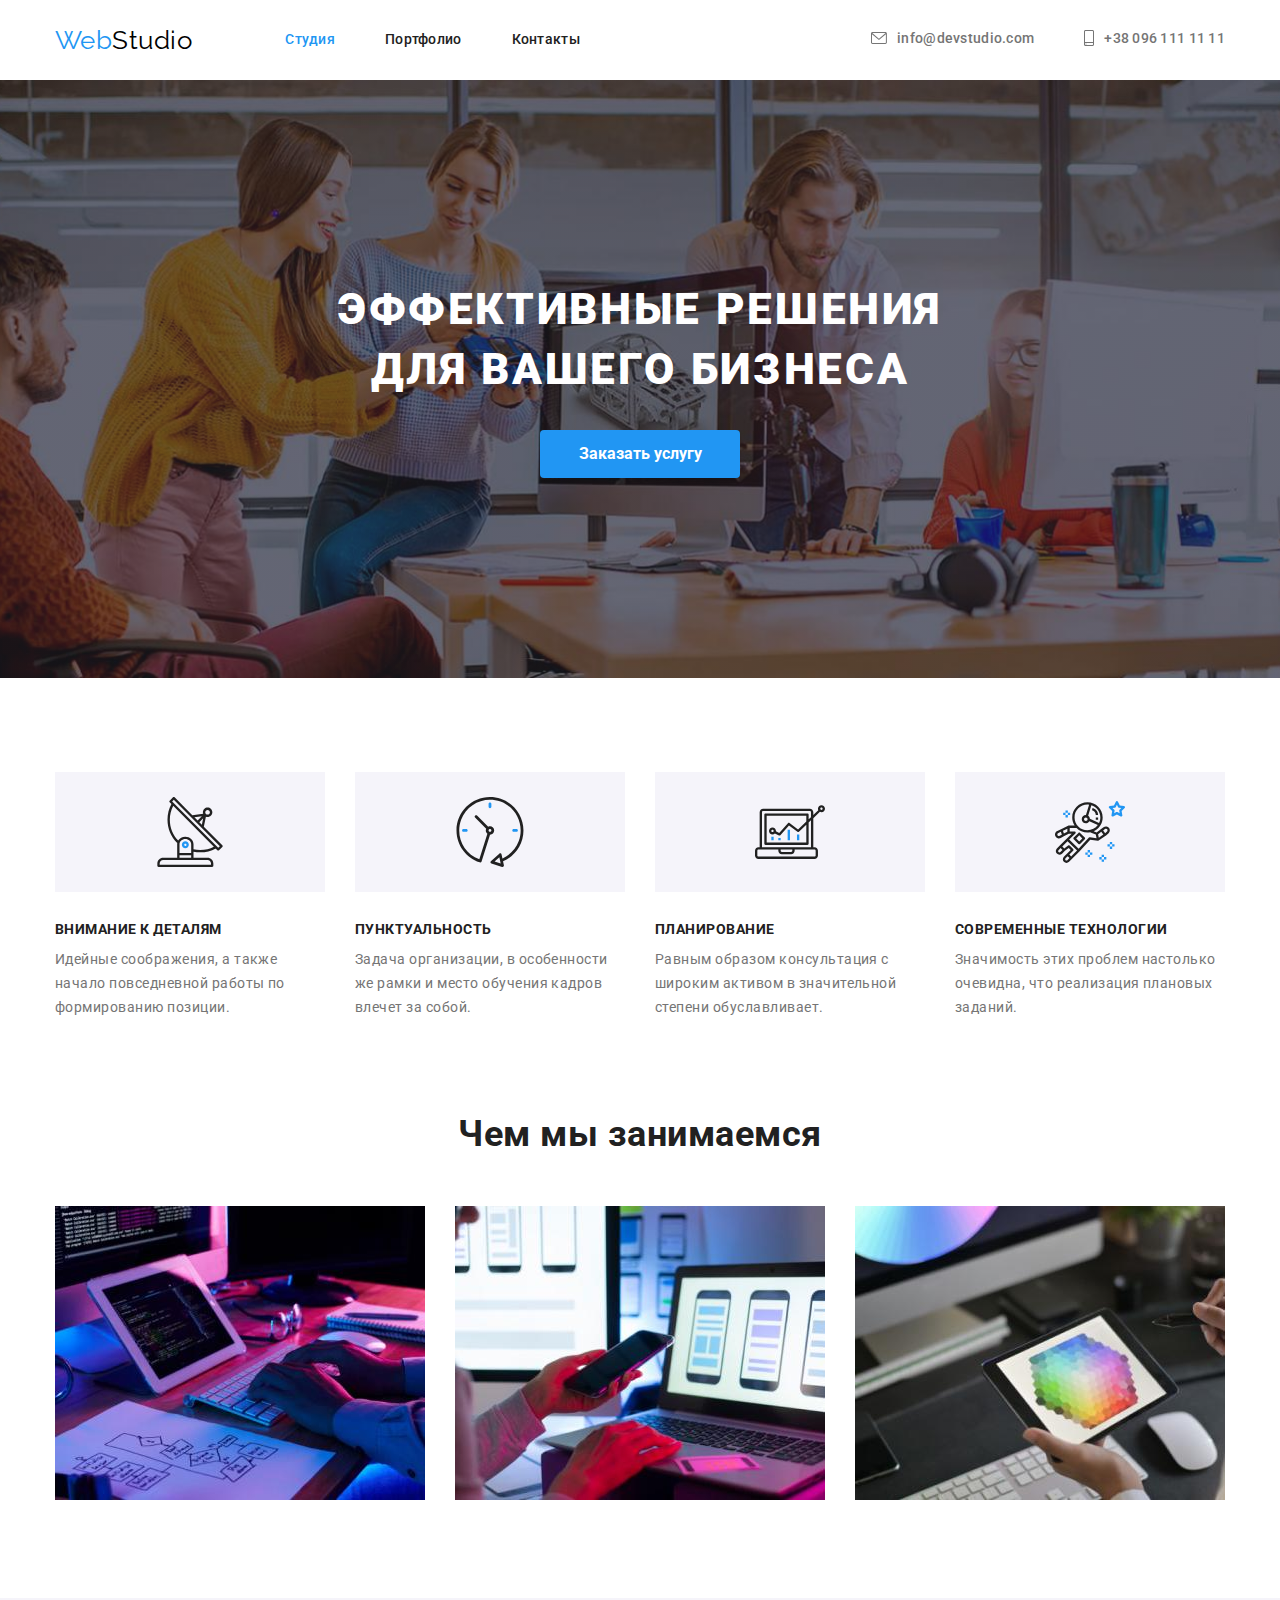
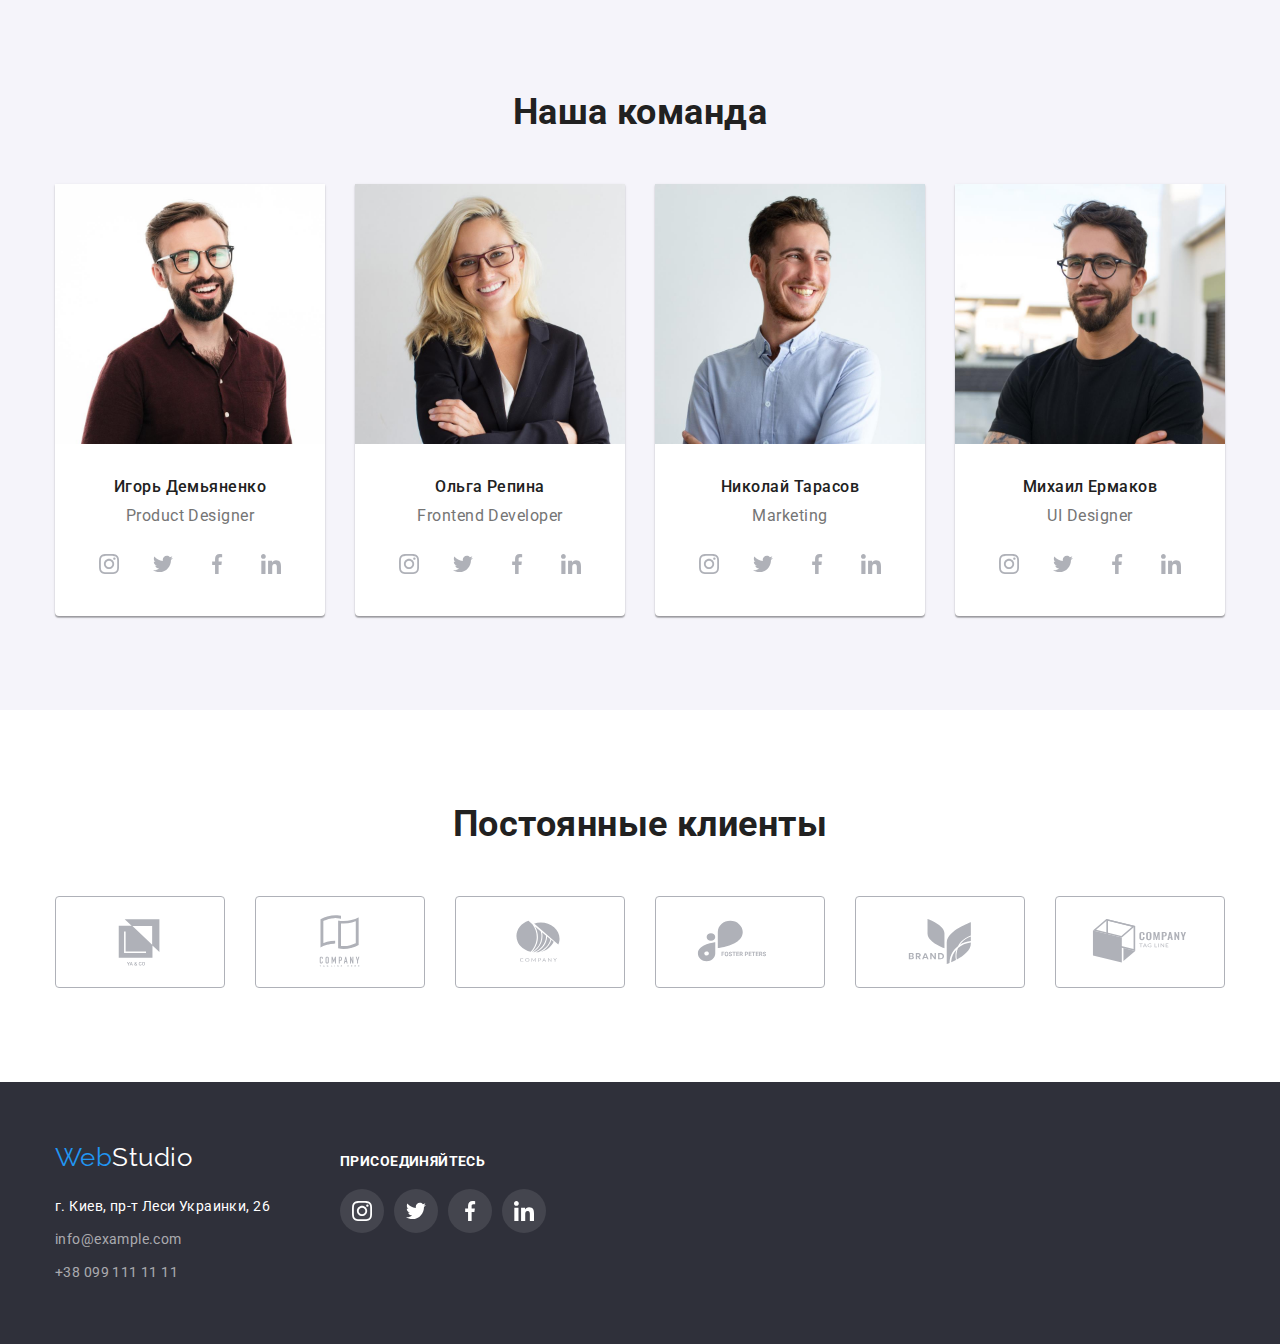
==== index.html @ a4c35b17 "Clone 4 work" ====
<!DOCTYPE html>
<html lang="ru">
<head>
    <meta charset="UTF-8">
    <meta http-equiv="X-UA-Compatible" content="IE=edge">
    <meta name="viewport" content="width=device-width, initial-scale=1.0">
    <title>WebStudio</title>
    <link rel="stylesheet" href="https://fonts.googleapis.com/css2?family=Raleway:wght@700&family=Roboto:wght@400;500;700;900&display=swap"
        >
        <link rel="stylesheet" href="https://cdnjs.cloudflare.com/ajax/libs/modern-normalize/1.0.0/modern-normalize.min.css">
    <link rel="stylesheet" href="./css/styles.css">
</head>
<body>
    <!--header-->
    <header>
        <div class="container main-nav">
        <nav class="main-nav">
            <a href="./index.html" class="logo">Web<span class="logo-web-dark">Studio</span></a>
            <ul class="site-nav list">
                <li class="site-item"><a href="./index.html" class="link current">Студия</a></li>
                <li class="site-item"><a href="./portfolio.html" class="link">Портфолио</a></li>
                <li class="site-item"><a href="" class="link">Контакты</a></li>
            </ul>
        </nav>
        <ul class="contact-nav list">
            <li class="site-item">
                <a href="mailto:info@devstudio.com" class="contact-link">
                <svg class="address-icon header-mail" width="16px" height="12px"> 
                    <use href="./image/sprite.svg#icon-mail"></use>
                </svg>
                info@devstudio.com</a></li>
            <li class="site-item"><a href="tel:+380961111111" class="contact-link">
                <svg class="address-icon header-tel" width="10px" height="16px">
                    <use href="./image/sprite.svg#icon-smartphone"></use>
                </svg>
                +38 096 111 11 11</a>
            </li>
        </ul>
        </div>

    </header> 

    <!--unique content page-->
     <main>


        <!--Hero section-->
        <section class="hero">
           <h1 class="title-hero">Эффективные решения для вашего бизнеса</h1>
            <button type="button" class="button primary">Заказать услугу</button>
        </section>

        <!--company ideals and princes-->
        <section class="section top-section">
            <div class="container">
            <h2 class="section-title hidden-title">Принципы компании</h2>
            <ul class="company-ideal list">
                <li class="company-item">
                    <div class="section-icon">
                        <svg class="antenna-icon" width="70px" height="70px">
                            <use href="./image/sprite.svg#icon-antenna"></use>
                        </svg>
                    </div>
                    <h3 class="title">Внимание к деталям</h3>
                    <p class="text">Идейные соображения, а также начало повседневной работы по формированию позиции.</p>
                </li>
                <li class="company-item">
                    <div class="section-icon">
                        <svg class="clock-icon" width="70px" height="70px">
                            <use href="./image/sprite.svg#icon-clock"></use>
                        </svg>
                    </div>
                    <h3 class="title">Пунктуальность</h3>
                    <p class="text">Задача организации, в особенности же рамки и место обучения кадров влечет за собой.</p>
                </li>
                <li class="company-item">
                    <div class="section-icon">
                        <svg class="diagram-icon" width="70px" height="70px">
                            <use href="./image/sprite.svg#icon-diagram"></use>
                        </svg>
                     </div>
                    <h3 class="title">Планирование</h3>
                    <p class="text">Равным образом консультация с широким активом в значительной степени обуславливает.</p>
                </li>
                <li class="company-item">
                    <div class="section-icon">
                        <svg class="astronaut-icon" width="70px" height="70px">
                            <use href="./image/sprite.svg#icon-astronaut"></use>
                        </svg>
                     </div>
                    <h3 class="title">Современные технологии</h3>
                    <p class="text">Значимость этих проблем настолько очевидна, что реализация плановых заданий.</p>
                </li>
            </ul></div>
        </section>

        <!--what we're doing-->
        <section class="section">
            <div class="container">
            <h2 class="section-title our-work-title">Чем мы занимаемся</h2>
            <ul class="our-work list">
                <li class="our-work-item"><a href=""><img src="./image/computer.jpg" alt="Компьютер" width="370"></a></li>
                <li class="our-work-item"><a href=""><img src="./image/mobile.jpg" alt="Мобильные устройства" width="370"></a></li>
                <li class="our-work-item"><a href=""><img src="./image/tablet.jpg" alt="Планшеты" width="370"></a></li>
            </ul>
            </div>
        </section>

        <!--our team-->
        <section class="team-section section">
            <div class="container">
            <h2 class="section-title team-title">Наша команда</h2>
            <ul class="team-list list ">
                <li class="cards"><img src="./image/ihor.jpg" alt="Игорь Демьяненко фото" width="270">
                    <h3 class="title">Игорь Демьяненко</h3>
                    <p class="text">Product Designer</p>
                    <ul class="master-social social-list list">
                        <li class="social-item">
                            <a href="" class="social-link">
                                <svg class="social-icon" width="20" height="20">
                                    <use href="./image/sprite.svg#icon-instagram"></use>
                                </svg>
                            </a>
                        </li>
                        <li class="social-item">
                            <a href="" class="social-link">
                                <svg class="social-icon" width="20" height="20">
                                    <use href="./image/sprite.svg#icon-twitter"></use>
                                </svg>
                            </a>
                        </li>
                        <li class="social-item">
                            <a href="" class="social-link">
                                <svg class="social-icon" width="20" height="20">
                                    <use href="./image/sprite.svg#icon-facebook"></use>
                                </svg>
                            </a>
                        </li>
                        <li class="social-item">
                            <a href="" class="social-link">
                                <svg class="social-icon" width="20" height="20">
                                    <use href="./image/sprite.svg#icon-linkedin"></use>
                                </svg>
                            </a>
                        </li>
                    </ul> 
                </li>
                <li class="cards"><img src="./image/olha.jpg" alt="Ольга Репина фото" width="270">
                    <h3 class="title">Ольга Репина</h3>
                    <p class="text">Frontend Developer</p>
                    <ul class="master-social social-list list">
                        <li class="social-item">
                            <a href="" class="social-link">
                                <svg class="social-icon" width="20" height="20">
                                    <use href="./image/sprite.svg#icon-instagram"></use>
                                </svg>
                            </a>
                        </li>
                        <li class="social-item">
                            <a href="" class="social-link">
                                <svg class="social-icon" width="20" height="20">
                                    <use href="./image/sprite.svg#icon-twitter"></use>
                                </svg>
                            </a>
                        </li>
                        <li class="social-item">
                            <a href="" class="social-link">
                                <svg class="social-icon" width="20" height="20">
                                    <use href="./image/sprite.svg#icon-facebook"></use>
                                </svg>
                            </a>
                        </li>
                        <li class="social-item">
                            <a href="" class="social-link">
                                <svg class="social-icon" width="20" height="20">
                                    <use href="./image/sprite.svg#icon-linkedin"></use>
                                </svg>
                            </a>
                        </li>
                    </ul>
                </li>
                <li class="cards"><img src="./image/nikolay.jpg" alt="Николай Тарасов фото" width="270">
                    <h3 class="title">Николай Тарасов</h3>
                    <p class="text">Marketing</p>
                    <ul class="master-social social-list list">
                        <li class="social-item">
                            <a href="" class="social-link">
                                <svg class="social-icon" width="20" height="20">
                                    <use href="./image/sprite.svg#icon-instagram"></use>
                                </svg>
                            </a>
                        </li>
                        <li class="social-item">
                            <a href="" class="social-link">
                                <svg class="social-icon" width="20" height="20">
                                    <use href="./image/sprite.svg#icon-twitter"></use>
                                </svg>
                            </a>
                        </li>
                        <li class="social-item">
                            <a href="" class="social-link">
                                <svg class="social-icon" width="20" height="20">
                                    <use href="./image/sprite.svg#icon-facebook"></use>
                                </svg>
                            </a>
                        </li>
                        <li class="social-item">
                            <a href="" class="social-link">
                                <svg class="social-icon" width="20" height="20">
                                    <use href="./image/sprite.svg#icon-linkedin"></use>
                                </svg>
                            </a>
                        </li>
                    </ul>
                </li>
                <li class="cards"><img src="./image/michael.jpg" alt="Михаил Ермаков фото" width="270">
                    <h3 class="title">Михаил Ермаков</h3>
                    <p class="text">UI Designer</p>
                    <ul class="master-social social-list list">
                        <li class="social-item">
                            <a href="" class="social-link">
                                <svg class="social-icon" width="20" height="20">
                                    <use href="./image/sprite.svg#icon-instagram"></use>
                                </svg>
                            </a>
                        </li>
                        <li class="social-item">
                            <a href="" class="social-link">
                                <svg class="social-icon" width="20" height="20">
                                    <use href="./image/sprite.svg#icon-twitter"></use>
                                </svg>
                            </a>
                        </li>
                        <li class="social-item">
                            <a href="" class="social-link">
                                <svg class="social-icon" width="20" height="20">
                                    <use href="./image/sprite.svg#icon-facebook"></use>
                                </svg>
                            </a>
                        </li>
                        <li class="social-item">
                            <a href="" class="social-link">
                                <svg class="social-icon" width="20" height="20">
                                    <use href="./image/sprite.svg#icon-linkedin"></use>
                                </svg>
                            </a>
                        </li>
                    </ul>
                </li>
            </ul>
            </div>
        </section>
        <section class="section clients-section">
            <div class="container">
                <h2 class="section-title clients-title">Постоянные клиенты</h2>
                <ul class="list clients-list">
                    <li class="clients-item">
                         <a href="" class="clients-link">
                            <svg class="clients-icon" width="106" height="60">
                                <use href="./image/sprite.svg#icon-clients-1"></use>
                            </svg>
                        </a>
                    </li>
                    <li class="clients-item">
                        <a href="" class="clients-link">
                            <svg class="clients-icon" width="106" height="60">
                                <use href="./image/sprite.svg#icon-clients-2"></use>
                            </svg>
                        </a>
                    </li>
                    <li class="clients-item">
                        <a href="" class="clients-link">
                            <svg class="clients-icon" width="106" height="60">
                                <use href="./image/sprite.svg#icon-clients-3"></use>
                            </svg>
                        </a>
                    </li>
                    <li class="clients-item">
                        <a href="" class="clients-link">
                            <svg class="clients-icon" width="106" height="60">
                                <use href="./image/sprite.svg#icon-clients-4"></use>
                            </svg>
                        </a>
                    </li>
                    <li class="clients-item">
                        <a href="" class="clients-link">
                            <svg class="clients-icon" width="106" height="60">
                                <use href="./image/sprite.svg#icon-clients-5"></use>
                            </svg>
                        </a>
                    </li>
                    <li class="clients-item">
                        <a href="" class="clients-link">
                            <svg class="clients-icon" width="106" height="60">
                                <use href="./image/sprite.svg#icon-clients-6"></use>
                            </svg>
                        </a>
                    </li>
                    
                </ul>
            </div>
        </section>

    </main>

    <!--footer-->
    <footer class="footer-section">
        <div class="container footer-box">
            <div class="footer-left">
            <a href="./index.html" class="logo">Web<span class="logo-web-light">Studio</span></a>

            <address class="address-footer contact-nav">
                <span class="address">г. Киев, пр-т Леси Украинки, 26 </span>
                <a href="mailto:info@example.com" class="contact-link">info@example.com</a>
                <a href="tel:+380991111111" class="contact-link">+38 099 111 11 11</a>
            </address>
            </div>
            <div class="footer-right">
                <h3 class="title footer-title">присоединяйтесь</h3>
                <ul class="footer-social list">
                    <li class="footer-item">
                        <a href="" class="footer-social-link">
                            <svg class="footer-social-icon" width="20" height="20">
                                <use href="./image/sprite.svg#icon-instagram"></use>
                            </svg>
                        </a>
                    </li>
                    <li class="footer-item">
                        <a href="" class="footer-social-link">
                            <svg class="footer-social-icon" width="20" height="20">
                                <use href="./image/sprite.svg#icon-twitter"></use>
                            </svg>
                        </a>
                    </li>
                    <li class="footer-item">
                        <a href="" class="footer-social-link">
                            <svg class="footer-social-icon" width="20" height="20">
                                <use href="./image/sprite.svg#icon-facebook"></use>
                            </svg>
                        </a>
                    </li>
                    <li class="footer-item">
                        <a href="" class="footer-social-link">
                            <svg class="footer-social-icon" width="20" height="20">
                                <use href="./image/sprite.svg#icon-linkedin"></use>
                            </svg>
                        </a>
                    </li>
                </ul>
            </div>
        </div>
    </footer>
    
</body>
</html>
---- css/styles.css ----
:root {
  --primary-text-color: #757575;
  --title-text-color: #212121;
  --accent-color: #2196f3;
  --white-color: #ffffff;
  --white-opacity-color: rgba(255, 255, 255, 0.6);
  --secondary-background-color: #f5f4fa;
  --dark-backgroud-color: #2f303a;
  --black-color: #000000;
}

body {
  margin: 0;
  background-color: var(--white-color);
  color: var(--primary-text-color);

  font-family: Roboto, sans-serif;
  letter-spacing: 0.03em;
}

.container {
  width: 1200px;
  padding-left: 15px;
  padding-right: 15px;
  margin-left: auto;
  margin-right: auto;
}

.list {
  padding: 0;
  margin: 0;

  list-style: none;
}

.link {
  color: inherit;
}

/*section*/

.hidden-title {
  display: none;
}

.section {
  padding-bottom: 94px;
}

/*logo*/

.logo {
  color: var(--accent-color);
  font-family: Raleway, sans-serif;
  font-weight: 700px;
  font-size: 26px;
  line-height: 1.19;
  text-decoration: none;
}
.logo-web-dark {
  color: var(--black-color);
}
.logo-web-light {
  color: var(--white-color);
}

/*button*/

.button {
  border-radius: 4px;
  padding: 6px 22px;
  min-width: 73px;

  color: var(--title-text-color);
  background-color: var(--secondary-background-color);

  font-weight: 700;
  font-size: 16px;
  line-height: 1.8;
  text-align: center;

  cursor: pointer;
}
.button.primary {
  padding: 10px 32px;
  min-width: 200px;
  border: none;
  box-shadow: 0px 4px 4px rgba(0, 0, 0, 0.15);

  color: var(--white-color);
  background-color: var(--accent-color);
}
.portfolio-button {
  font-family: Roboto;
  font-weight: 500;
  font-size: 16px;
  line-height: 1.62;
}

.portfolio-button:hover,
.portfolio-button:focus {
  color: var(--white-color);
  background-color: var(--accent-color);
  box-shadow: 0px 3px 1px rgba(0, 0, 0, 0.1), 0px 1px 2px rgba(0, 0, 0, 0.08),
    0px 2px 2px rgba(0, 0, 0, 0.12);
  border-radius: 4px;
}

/*main-nav*/

.main-nav {
  display: flex;
  align-items: center;
}

/*site nav*/

.site-nav {
  display: flex;
  margin-left: 93px;
}

.site-nav .site-item:not(:last-child) {
  margin-right: 50px;
}

.site-nav .link {
  display: block;
  padding-top: 32px;
  padding-bottom: 32px;

  color: var(--title-text-color);
  font-family: inherit;
  font-weight: 500;
  font-size: 14px;
  line-height: 1.14;
  letter-spacing: 0.02em;
  text-decoration: none;
}

.site-nav .link:hover,
.site-nav .link:focus {
  color: var(--accent-color);
}

.site-nav .link.current {
  color: var(--accent-color);
}

/*contact nav*/

.main-nav .contact-nav {
  display: flex;
  margin-left: auto;
}

.contact-nav .site-item + .site-item {
  margin-left: 50px;
}

.contact-nav .contact-link {
  display: inline-flex;
  align-items: center;
  margin: 0;
  color: var(--primary-text-color);
  text-decoration: none;
  font-weight: 500;
  font-size: 14px;
  line-height: 16px;
  letter-spacing: 0.02em;
}
.contact-nav .contact-link:hover,
.contact-nav .contact-link:focus {
  color: var(--accent-color);
}

.address-icon {
  margin-right: 10px;
  fill: var(--primary-text-color);
}

.address-icon:hover {
  fill: var(--accent-color);
}

.contact-link:hover .address-icon,
.contact-link:focus .header-mail,
.contact-link:hover .header-tel,
.contact-link:focus .header-tel {
  fill: var(--accent-color);
}

.border-bottom {
  border-bottom: 1px solid #ececec;
}

/*hero*/

.hero {
  padding-top: 200px;
  padding-bottom: 200px;
  background-color: var(--dark-backgroud-color);
  text-align: center;
  background-image: linear-gradient(
      rgba(47, 48, 58, 0.4),
      rgba(47, 48, 58, 0.4)
    ),
    url(../image/hero-bg.jpg);
  max-width: 1600рх;
  background-repeat: no-repeat;
  background-size: cover;
  background-position: center;
}
.title-hero {
  margin-top: 0;
  margin-bottom: 30px;
  margin-left: auto;
  margin-right: auto;
  max-width: 696px;

  color: var(--white-color);
  font-weight: 900;
  font-size: 44px;
  line-height: 1.36;
  text-align: center;
  letter-spacing: 0.06em;
  text-transform: uppercase;
}

.section-title {
  margin-top: 0;
  margin-bottom: 50px;

  color: var(--title-text-color);
  font-weight: 700px;
  font-size: 36px;
  line-height: 1.16;
}

.portfolio-title {
  margin-bottom: 4px;
  font-size: 18px;
  line-height: 2;
  letter-spacing: 0.06em;
}

/*company ideal*/

.company-ideal {
  display: flex;
}

.company-ideal .company-item {
  width: 270px;
  margin-right: 30px;
}

.company-ideal .company-item:last-child {
  margin-right: 0;
}

.company-item .section-icon {
  display: block;
  background-color: #f5f4fa;
  text-align: center;

  width: 270px;
  height: 120px;

  margin-bottom: 30px;
  display: flex;
  align-items: center;
  justify-content: center;
}

.company-ideal .title {
  color: var(--title-text-color);
  margin-top: 0;
  margin-bottom: 10px;

  font-weight: 700px;
  font-size: 14px;
  line-height: 1.14;
  text-transform: uppercase;
}

.company-ideal .text {
  margin: 0;
  font-size: 14px;
  line-height: 1.71;
}

/*our work section*/

.our-work {
  display: flex;
  justify-content: space-between;
}

.our-work-title {
  text-align: center;
}

/*our team section*/

.team-section {
  padding-top: 94px;
  background-color: var(--secondary-background-color);
}

.team-list {
  display: flex;
  justify-content: space-between;
}

.team-title {
  text-align: center;
}

.team-list .title {
  margin-top: 30px;
  margin-bottom: 10px;
  text-align: center;

  color: var(--title-text-color);
  font-weight: 500;
  font-size: 16px;
  line-height: 1.18;
}

.team-list .text {
  margin: 0;

  font-size: 16px;
  line-height: 1.18;
  text-align: center;
  margin-bottom: 16px;
}

.team-list .cards {
  padding-bottom: 30px;
  background-color: var(--white-color);
  box-shadow: 0px 1px 3px rgba(0, 0, 0, 0.12), 0px 1px 1px rgba(0, 0, 0, 0.14),
    0px 2px 1px rgba(0, 0, 0, 0.2);
  border-radius: 0px 0px 4px 4px;
}

.social-list {
  display: flex;
  justify-content: center;
}

.social-item {
  width: 44px;
  height: 44px;
  margin-right: 10px;
}

.social-item:last-child {
  margin-right: 0;
}

.social-link {
  display: flex;
  align-items: center;
  justify-content: center;
  width: 100%;
  height: 100%;

  border-radius: 50%;
}

.social-link:hover,
.social-link:focus {
  background-color: var(--accent-color);
}

.social-link:hover .social-icon,
.social-link:focus .social-icon {
  fill: var(--white-color);
}

.social-icon {
  fill: #afb1b8;
}

/*portfolion btn*/

.top-section {
  padding-top: 94px;
}

.portfolio-btn {
  display: flex;
  justify-content: center;
  align-items: center;
  margin-bottom: 50px;
}

.portfolio-btn .portfolio-button {
  margin-right: 8px;
  border: none;
}
.portfolio-button:not(:last-child) {
  margin-right: 0;
}

/*portfolio section*/

.portfolio-element:hover,
.portfolio-element:focus {
  cursor: pointer;
  box-shadow: 0px 1px 1px rgba(0, 0, 0, 0.12), 0px 4px 4px rgba(0, 0, 0, 0.06),
    1px 4px 6px rgba(0, 0, 0, 0.16);
}

.portfolio-img {
  display: block;
}

.portfolio-card {
  padding: 20px 24px;
  border-left: 1px solid #eeeeee;
  border-right: 1px solid #eeeeee;
  border-bottom: 1px solid #eeeeee;
}

.portfolio-text {
  margin: 0;
}

.portfolio-list {
  display: flex;
  flex-wrap: wrap;
  margin: -30px 0 0 -30px;
}

.portfolio-element {
  flex-basis: calc((100% - 90px) / 3);
  margin: 30px 0 0 30px;
}

/*clients section*/

.clients-section {
  padding-top: 94px;
}

.clients-title {
  text-align: center;
}

.clients-list {
  display: flex;

  justify-content: center;
}

.clients-item {
  width: 170px;
  height: 92px;
}

.clients-link:hover,
.clients-link:focus {
  border: 1px solid var(--accent-color);
}

.clients-link:hover .clients-icon,
.clients-link:focus .clients-icon {
  fill: var(--accent-color);
}

.clients-item:not(:last-child) {
  margin-right: 30px;
}

.clients-link {
  display: flex;
  align-items: center;
  justify-content: center;
  width: 100%;
  height: 100%;
  border: 1px solid #afb1b8;
  border-radius: 4px;
}

.clients-icon {
  fill: #afb1b8;
}

/*footer*/

.footer-section {
  padding: 60px 0 60px 0;
  background-color: var(--dark-backgroud-color);
  font-size: 14px;
  line-height: 1.71;
}

.footer-box {
  display: flex;
  align-items: baseline;
}

.footer-left {
  margin-right: 70px;
}

.footer-title {
  font-weight: bold;
  font-size: 14px;
  line-height: 16px;
  letter-spacing: 0.03em;
  text-transform: uppercase;
  color: var(--white-color);
  margin: 0;
  margin-bottom: 20px;
}

.address-footer {
  display: flex;
  flex-direction: column;
  margin-top: 20px;

  color: var(--white-opacity-color);
  font-size: 14px;
  line-height: 24px;
  letter-spacing: 0.03em;
  font-style: normal;
}

.address-footer .contact-link {
  color: var(--white-opacity-color);
  margin-top: 9px;
  font-style: normal;
  font-weight: normal;
  font-size: 14px;
  line-height: 24px;
  letter-spacing: 0.03em;
}
.address-footer .address {
  color: var(--white-color);
}

.footer-social {
  display: flex;
}

.footer-item {
  width: 44px;
  height: 44px;
  margin-right: 10px;
}

.footer-social-link {
  display: flex;
  align-items: center;
  justify-content: center;
  width: 100%;
  height: 100%;
  border-radius: 50%;
  background-color: rgba(255, 255, 255, 0.1);
}

.footer-social-link:hover,
.footer-social-link:focus {
  background-color: var(--accent-color);
}

.footer-social-icon {
  fill: var(--white-color);
}
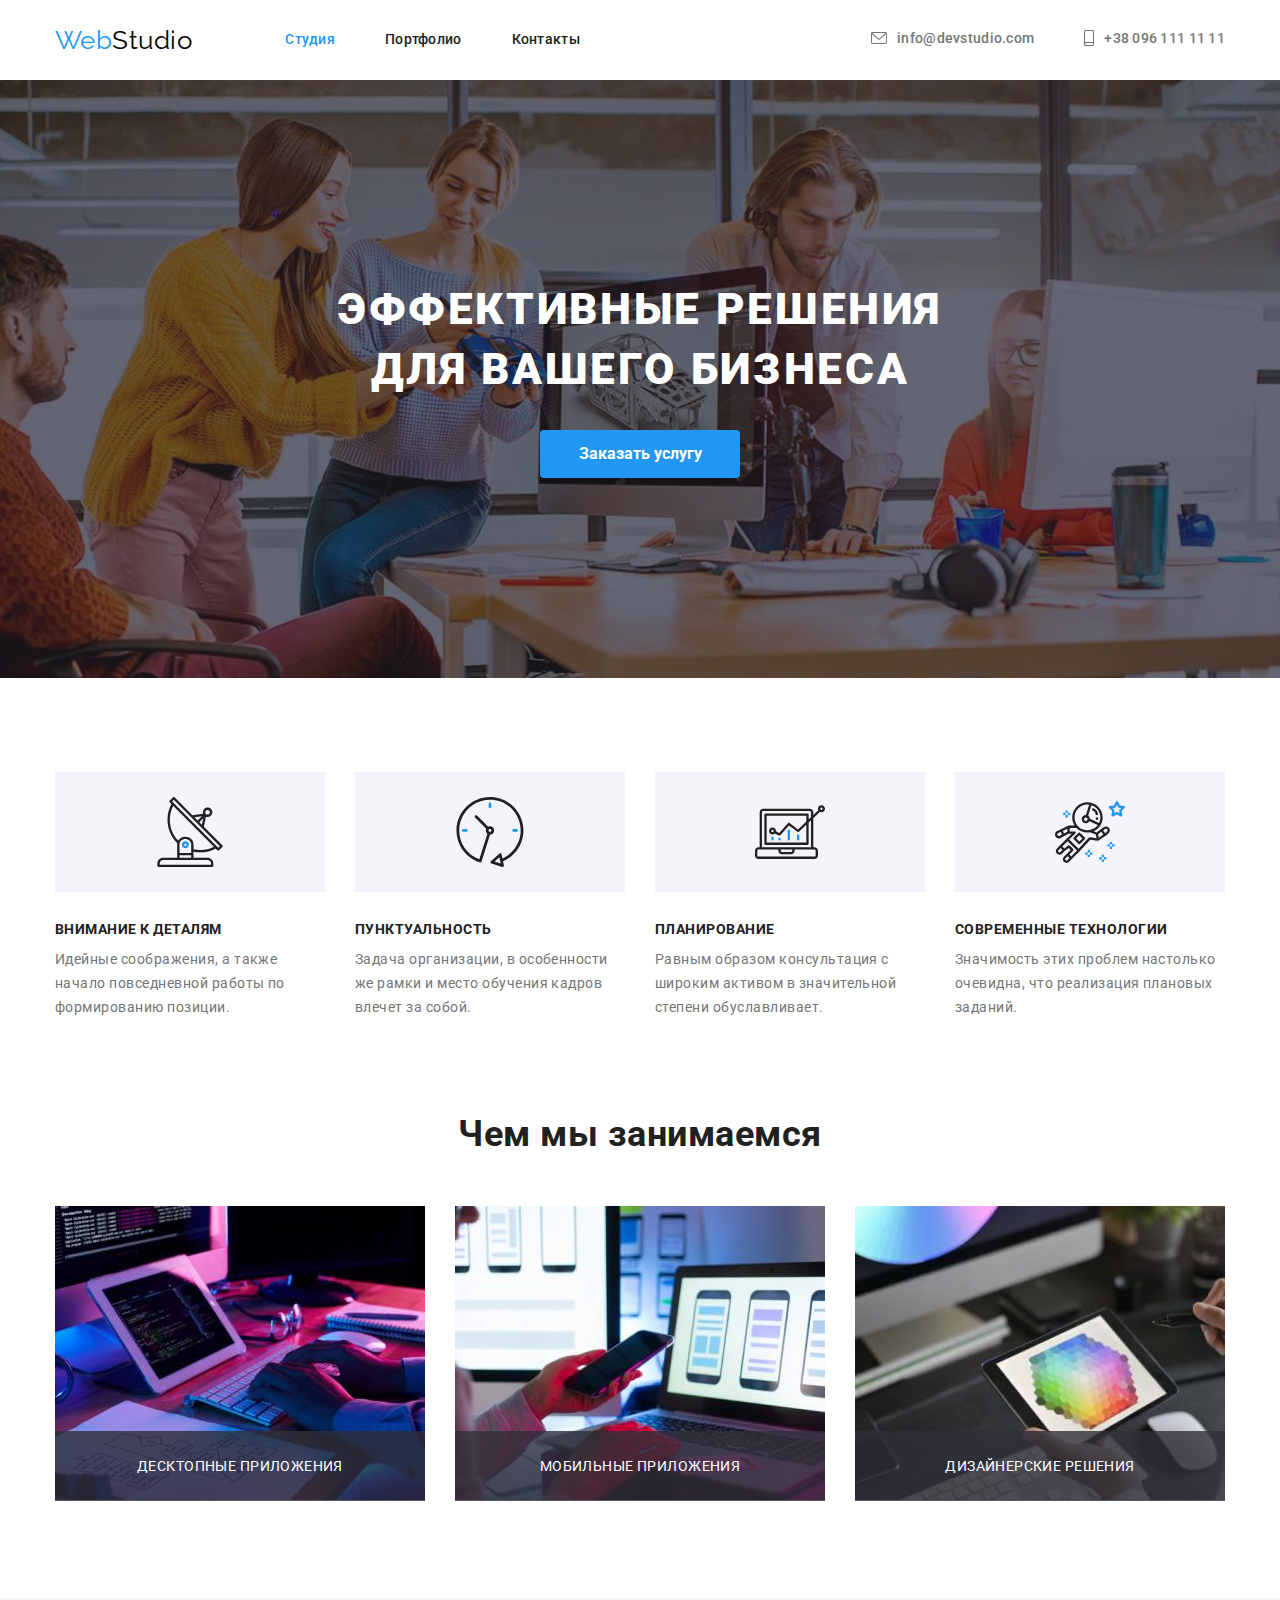
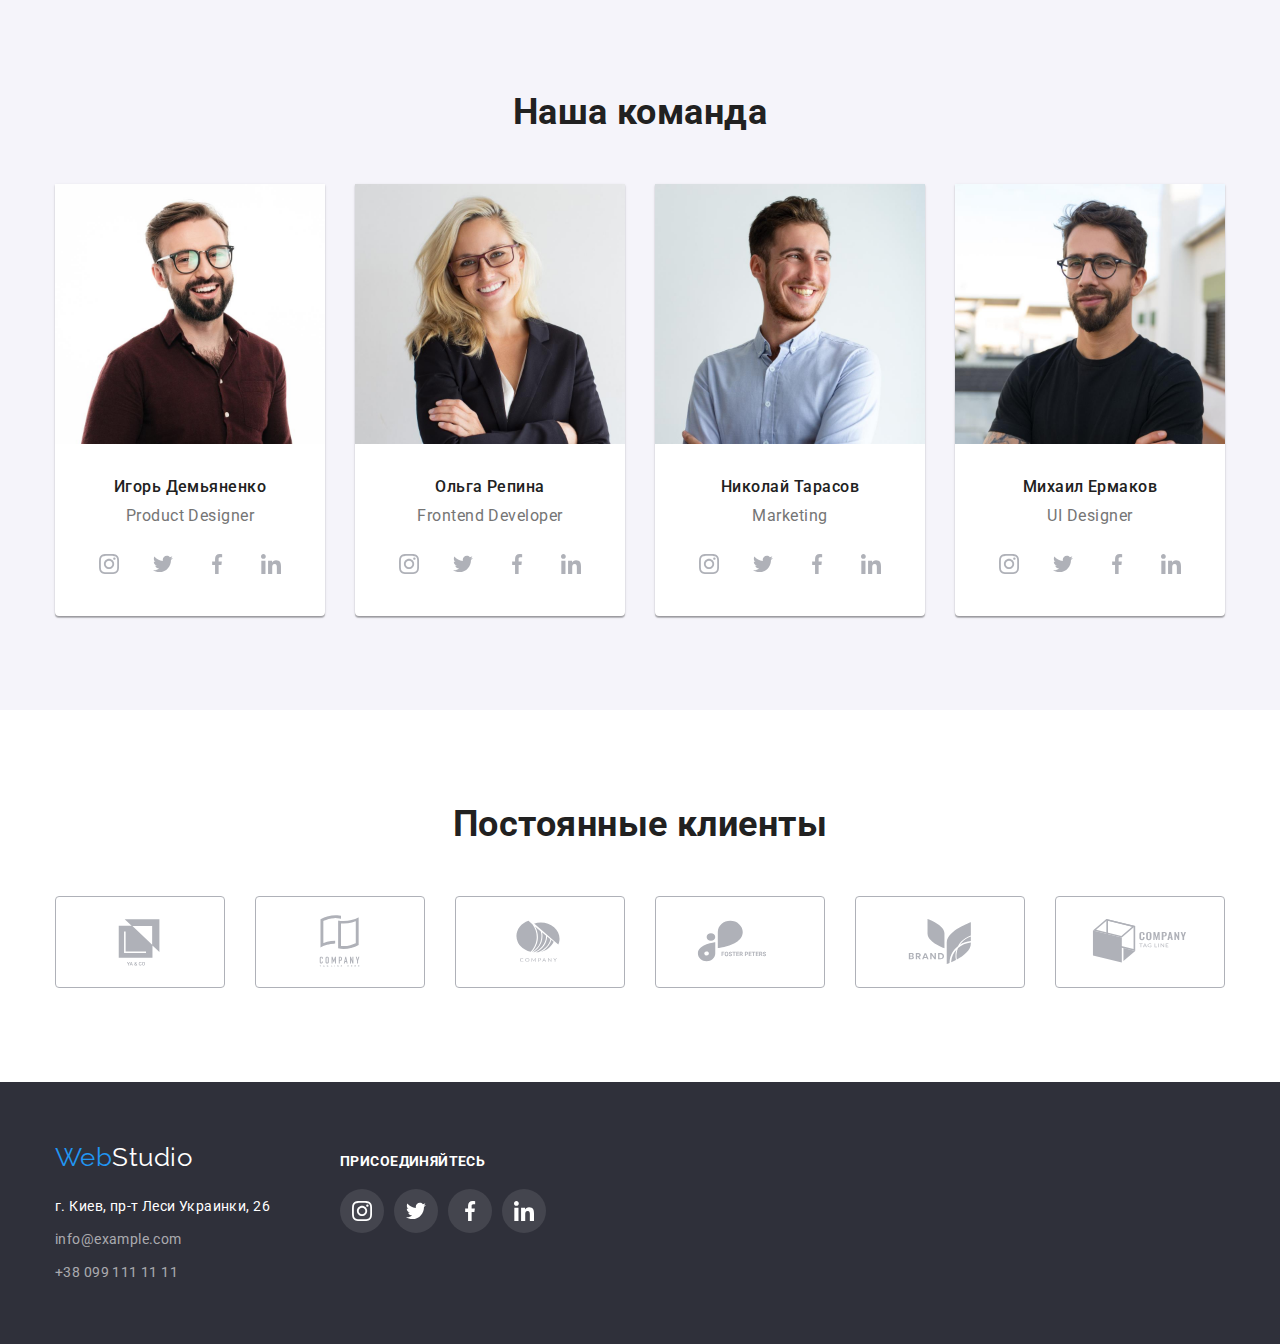
==== commit 7435bf00: "add animation" ====
--- a/index.html
+++ b/index.html
@@ -99,9 +99,24 @@
             <div class="container">
             <h2 class="section-title our-work-title">Чем мы занимаемся</h2>
             <ul class="our-work list">
-                <li class="our-work-item"><a href=""><img src="./image/computer.jpg" alt="Компьютер" width="370"></a></li>
-                <li class="our-work-item"><a href=""><img src="./image/mobile.jpg" alt="Мобильные устройства" width="370"></a></li>
-                <li class="our-work-item"><a href=""><img src="./image/tablet.jpg" alt="Планшеты" width="370"></a></li>
+                <li class="our-work-item">
+                    <a href=""><img src="./image/computer.jpg" alt="Компьютер" width="370"></a>
+                    
+                        <p class="our-work-card-text">Десктопные приложения</p>
+                   
+                </li>
+                <li class="our-work-item">
+                    <a href=""> <img src="./image/mobile.jpg" alt="Мобильные устройства" width="370"></a>
+        
+                        <p class="our-work-card-text">Мобильные приложения</p>
+                    
+                </li>
+                <li class="our-work-item">
+                    <a href=""><img src="./image/tablet.jpg" alt="Планшеты" width="370"></a>
+                    
+                        <p class="our-work-card-text">Дизайнерские решения</p>
+                    
+                </li>
             </ul>
             </div>
         </section>
--- a/css/styles.css
+++ b/css/styles.css
@@ -95,6 +95,9 @@
   font-weight: 500;
   font-size: 16px;
   line-height: 1.62;
+  transition: color 250ms cubic-bezier(0.4, 0, 0.2, 1),
+    background-color 250ms cubic-bezier(0.4, 0, 0.2, 1),
+    box-shadow 250ms cubic-bezier(0.4, 0, 0.2, 1);
 }
 
 .portfolio-button:hover,
@@ -136,6 +139,8 @@
   line-height: 1.14;
   letter-spacing: 0.02em;
   text-decoration: none;
+
+  transition: color 250ms cubic-bezier(0.4, 0, 0.2, 1);
 }
 
 .site-nav .link:hover,
@@ -168,6 +173,8 @@
   font-size: 14px;
   line-height: 16px;
   letter-spacing: 0.02em;
+
+  transition: color 250ms cubic-bezier(0.4, 0, 0.2, 1);
 }
 .contact-nav .contact-link:hover,
 .contact-nav .contact-link:focus {
@@ -177,6 +184,7 @@
 .address-icon {
   margin-right: 10px;
   fill: var(--primary-text-color);
+  transition: fill 250ms cubic-bezier(0.4, 0, 0.2, 1);
 }
 
 .address-icon:hover {
@@ -292,6 +300,10 @@
 
 /*our work section*/
 
+.our-work-item {
+  position: relative;
+}
+
 .our-work {
   display: flex;
   justify-content: space-between;
@@ -299,6 +311,24 @@
 
 .our-work-title {
   text-align: center;
+}
+
+.our-work-card-text {
+  color: var(--white-color);
+  font-size: 14px;
+  line-height: 16px;
+  text-align: center;
+  letter-spacing: 0.03em;
+  text-transform: uppercase;
+  position: absolute;
+  bottom: 3px;
+  left: 0;
+  margin: 0;
+  background-color: rgba(47, 48, 58, 0.8);
+
+  width: 100%;
+  height: 70px;
+  padding-top: 27px;
 }
 
 /*our team section*/
@@ -368,6 +398,8 @@
   height: 100%;
 
   border-radius: 50%;
+
+  transition: background-color 250ms cubic-bezier(0.4, 0, 0.2, 1);
 }
 
 .social-link:hover,
@@ -382,6 +414,7 @@
 
 .social-icon {
   fill: #afb1b8;
+  transition: fill 250ms cubic-bezier(0.4, 0, 0.2, 1);
 }
 
 /*portfolion btn*/
@@ -406,6 +439,10 @@
 }
 
 /*portfolio section*/
+
+.portfolio-element {
+  transition: box-shadow 250ms cubic-bezier(0.4, 0, 0.2, 1);
+}
 
 .portfolio-element:hover,
 .portfolio-element:focus {
@@ -483,10 +520,12 @@
   height: 100%;
   border: 1px solid #afb1b8;
   border-radius: 4px;
+  transition: border 250ms cubic-bezier(0.4, 0, 0.2, 1);
 }
 
 .clients-icon {
   fill: #afb1b8;
+  transition: fill 250ms cubic-bezier(0.4, 0, 0.2, 1);
 }
 
 /*footer*/
@@ -561,6 +600,8 @@
   height: 100%;
   border-radius: 50%;
   background-color: rgba(255, 255, 255, 0.1);
+
+  transition: background-color 250ms cubic-bezier(0.4, 0, 0.2, 1);
 }
 
 .footer-social-link:hover,
